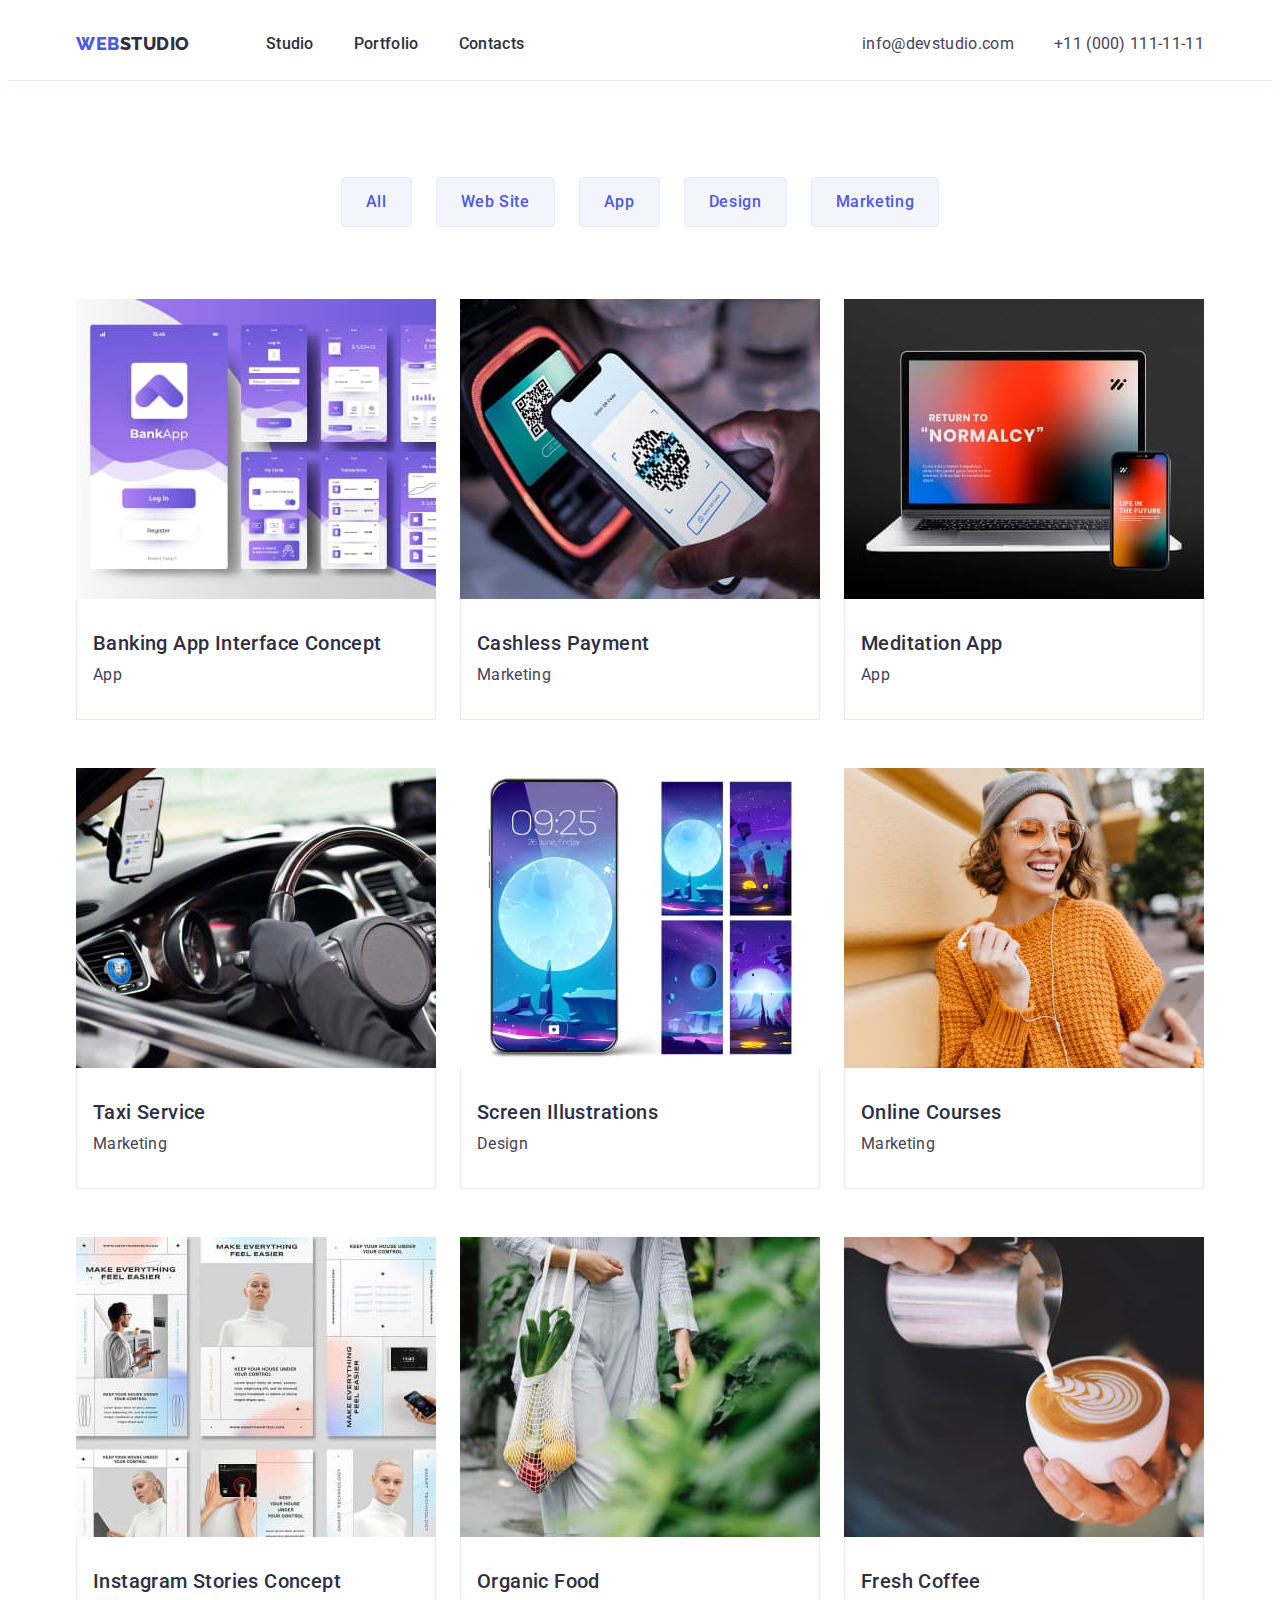
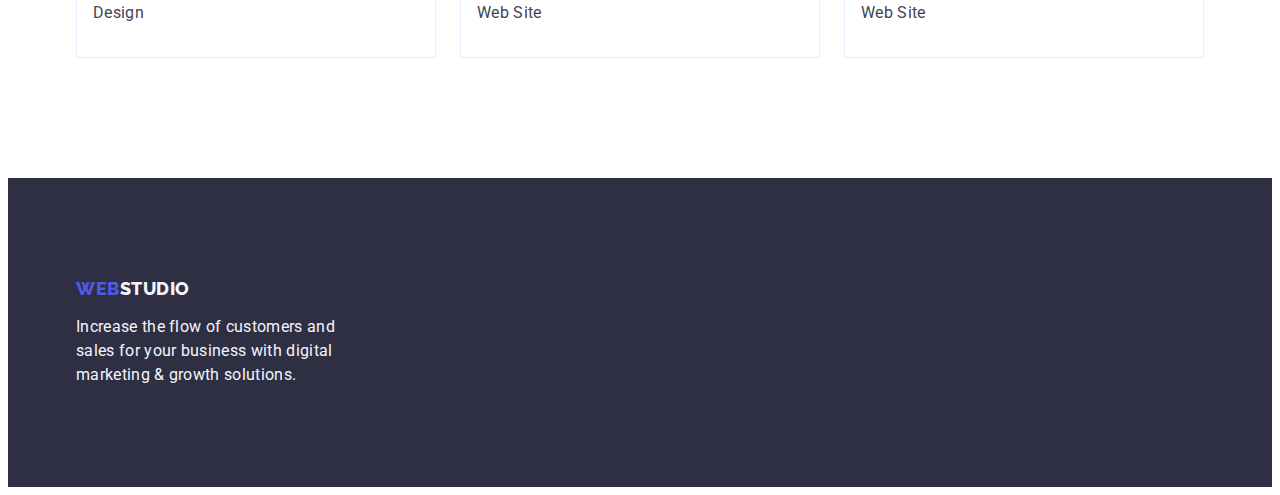
==== portfolio.html @ 73010839 "Initial commit" ====
<!DOCTYPE html>
<html lang="en">

<head>
    <meta charset="UTF-8">
    <meta http-equiv="X-UA-Compatible" content="IE=edge">
    <meta name="viewport" content="width=device-width, initial-scale=1.0">
    <title>Portfolio</title>
    <link rel="preconnect" href="https://fonts.googleapis.com">
    <link rel="preconnect" href="https://fonts.gstatic.com" crossorigin>
    <link href="https://fonts.googleapis.com/css2?family=Raleway:wght@800&family=Roboto:wght@400;500;700&display=swap"
        rel="stylesheet">
    <link rel="stylesheet" href="https://cdnjs.cloudflare.com/ajax/libs/modern-normalize/2.0.0/modern-normalize.min.css"
        integrity="sha512-4xo8blKMVCiXpTaLzQSLSw3KFOVPWhm/TRtuPVc4WG6kUgjH6J03IBuG7JZPkcWMxJ5huwaBpOpnwYElP/m6wg=="
        crossorigin="anonymous" referrerpolicy="no-referrer" />
    <link rel="stylesheet" href="./css/styles.css">
</head>

<body>
    <header class="header">
        <div class="container header-container">
            <nav class="header-nav">
                <a href="./index.html" class="header-logo link">Web<span class="style-logo">Studio</span>
                </a>
                <ul class="nav-list list">
                    <li class="nav-item"><a class="nav-link link" href="./index.html">Studio</a></li>
                    <li class="nav-item"><a class="nav-link link" href="./portfolio.html">Portfolio</a></li>
                    <li class="nav-item"><a class="nav-link link" href="">Contacts</a></li>
                </ul>
            </nav>

            <address class="header-address">
                <ul class="address-list list">
                    <li class="address-item"><a class="address-link link"
                            href="mailto:info@devstudio.com">info@devstudio.com</a>
                    </li>
                    <li class="address-item"><a class="address-link link" href="tel:+110001111111">+11 (000)
                            111-11-11</a></li>
                </ul>
            </address>
        </div>

    </header>

    <main>

        <!-- Our Products -->

        <section class="about">
            <div class="container">
                <h1 class="about-title visually-hidden">About our products</h1>
                <ul class="about-list list">
                    <li class="about-item"><button type="button" class="about-button">All</button></li>
                    <li class="about-item"><button type="button" class="about-button">Web Site</button></li>
                    <li class="about-item"><button type="button" class="about-button">App</button></li>
                    <li class="about-item"><button type="button" class="about-button">Design</button></li>
                    <li class="about-item"><button type="button" class="about-button">Marketing</button></li>
                </ul>
                <ul class="products-list list">
                    <li class="product-item "><a href="" class="link ">
                            <img class="portfolio-image" src="./images/portfolio/card1.jpg" alt="Banking App"
                                width="360" height="300">
                            <div class="portfolio-card">
                                <h2 class="product-title link">Banking App Interface Concept</h2>
                                <p class="product-text">App</p>
                            </div>
                        </a></li>
                    <li class="product-item"><a href="" class="link">
                            <img class="portfolio-image" src="./images/portfolio/card2.jpg" alt="Payment by phone"
                                width="360" height="300">
                            <div class="portfolio-card">
                                <h2 class="product-title link">Cashless Payment</h2>
                                <p class="product-text">Marketing</p>
                            </div>
                        </a></li>
                    <li class="product-item"><a href="" class="link">
                            <img class="portfolio-image" src="./images/portfolio/card3.jpg" alt="Meditation App"
                                width="360" height="300">
                            <div class="portfolio-card">
                                <h2 class="product-title link">Meditation App</h2>
                                <p class="product-text">App</p>
                            </div>
                        </a></li>
                    <li class="product-item"><a href="" class="link">
                            <img class="portfolio-image" src="./images/portfolio/card4.jpg" alt="Taxi Service"
                                width="360" height="300">
                            <div class="portfolio-card">
                                <h2 class="product-title link">Taxi Service</h2>
                                <p class="product-text">Marketing</p>
                            </div>
                        </a></li>
                    <li class="product-item"><a href="" class="link">
                            <img class="portfolio-image" src="./images/portfolio/card5.jpg" alt="Phonescreen"
                                width="360" height="300">
                            <div class="portfolio-card">
                                <h2 class="product-title link">Screen Illustrations</h2>
                                <p class="product-text">Design</p>
                            </div>
                        </a></li>
                    <li class="product-item"><a href="" class="link">
                            <img class="portfolio-image" src="./images/portfolio/card6.jpg" alt="Happy customer"
                                width="360" height="300">
                            <div class="portfolio-card">
                                <h2 class="product-title link">Online Courses</h2>
                                <p class="product-text">Marketing</p>
                            </div>
                        </a></li>
                    <li class="product-item"><a href="" class="link">
                            <img class="portfolio-image" src="./images/portfolio/card7.jpg" alt="Instagram Stories"
                                width="360" height="300">
                            <div class="portfolio-card">
                                <h2 class="product-title link">Instagram Stories Concept</h2>
                                <p class="product-text">Design</p>
                            </div>
                        </a></li>
                    <li class="product-item"><a href="" class="link">
                            <img class="portfolio-image" src="./images/portfolio/card8.jpg" alt="Organic Food"
                                width="360" height="300">
                            <div class="portfolio-card">
                                <h2 class="product-title link">Organic Food</h2>
                                <p class="product-text">Web Site</p>
                            </div>
                        </a></li>
                    <li class="product-item"><a href="" class="link">
                            <img class="portfolio-image" src="./images/portfolio/card9.jpg" alt="Cup of Coffee"
                                width="360" height="300">
                            <div class="portfolio-card">
                                <h2 class="product-title link">Fresh Coffee</h2>
                                <p class="product-text">Web Site</p>
                            </div>
                        </a></li>
                </ul>
            </div>
        </section>

    </main>

    <!-- Footer -->

    <footer class="footer">
        <div class="container">
            <a href="./index.html" class="footer-logo link">Web<span class="logo-style">Studio</span></a>
            <p class="footer-text">Increase the flow of customers and sales for your business with digital marketing &
                growth solutions.</p>
        </div>
    </footer>

</body>

</html>
---- css/styles.css ----
*,
::after,
::before {
    box-sizing: border-box;
}

:root {
    --color: #434455;
    --background-color: #FFFFFF;
    --logo-color: #4D5AE5;
    --style-logo-color: #2E2F42;
    --link-color: #2E2F42;
    --address-link-color: #434455;
    --hero-button-color: #FFFFFF;
    --hero-btn-background-color: #4D5AE5;
    --first-title-color: #FFFFFF;
    --second-title-color: #2E2F42;
    --team-item-background-color: #FFFFFF;
    --text-color: #434455;
    --hover-color: #404BBF;
    --first-background-color: #F4F4FD;
    --hover-background-color: #404BBF;
    --second-background-color: #2E2F42;
    --footer-text-color: #F4F4FD;
    --footer-logo-color: #4D5AE5;
    --footer-logo-style-color: #F4F4FD;
    --about-button-color: #4D5AE5;
    --about-button-background-color: #F4F4FD;
    --about-button-hover-color: #FFFFFF;
    --border: #e7e9fc;
}

body {
    font-family: 'Roboto', sans-serif;
    color: var(--color);
    background-color: var(--background-color);    
}

.list{
    list-style: none;
}

.link{
    text-decoration: none;
}

h1,h2,h3,h4,h5,h6,p,ul {
margin: 0;
padding: 0;

}
.container {
    width: 1158px;
    padding-left: 15px;
    padding-right: 15px;
    margin: 0 auto;
}

img {
    display: block;
}


/* Header */

.header {
border-bottom: 1px solid var(--border);
}

.header-container {
    display: flex;
    align-items: center;
}

.header-nav {
    display: flex;
    align-items: center;
}

.nav-list {
    display: flex;
    align-items: center;
    gap: 40px;
}
.nav-item {
    
}

.header-logo{
    font-family: 'Raleway', sans-serif;
    font-style: normal;
    font-weight: 800;
    font-size: 18px;
    line-height: 1.17;
    letter-spacing: 0.03em;
    text-transform: uppercase;
    color: var(--logo-color);
    margin-right: 76px;
}

.style-logo{
    font-family: 'Raleway', sans-serif;
    font-style: normal;
    font-weight: 800;
    font-size: 18px;
    line-height: 1.17;
    letter-spacing: 0.03em;
    text-transform: uppercase;
    color: var(--style-logo-color);
}

.nav-link{
    font-weight: 500;
    font-size: 16px;
    line-height: 1.50;
    letter-spacing: 0.02em;
    color: var(--link-color);
    padding-top: 24px;
    padding-bottom: 24px;
    display: block;
}

.nav-link:hover,
.nav-link:focus {
    color: var(--hover-color);
}

.header-address {
    font-style: normal;
    margin-left: auto;
}

.address-list {
    display: flex;
    gap: 40px;   
}

.address-link{
    font-size: 16px;
    line-height: 1.50;
    letter-spacing: 0.02em;
    color: var(--address-link-color);
}

.address-link:hover,
.address-link:focus {
color: var(--hover-color);
}

/* Hero */

.hero{
background-color: var(--second-background-color);
    padding-top: 188px;
    padding-bottom: 188px;
}

.hero-title{
    
    font-weight: 700;
    font-size: 56px;
    line-height: 1.07;
    letter-spacing: 0.02em;
    color: var(--first-title-color);
    margin-top: 0;
    margin-right: auto;
    margin-left: auto;
    margin-bottom: 48px;
    max-width: 496px;
    text-align: center;
}

.hero-button{
    
    font-family: 'Roboto', sans-serif;
    font-style: normal;
    font-weight: 500;
    font-size: 16px;
    line-height: 1.50;
    letter-spacing: 0.04em;
    color: var(--hero-button-color);
    background-color: var(--hero-btn-background-color);
    cursor: pointer;
    display: block;
    box-shadow: 0px 4px 4px rgba(0, 0, 0, 0.15);
    border-radius: 4px;
    margin: 0 auto;
    min-width: 169px;
    height: 56px;
    border: none;
    }

.hero-button:hover,
.hero-button:focus {
    background-color: var(--hover-background-color);
}

/* Section 1 */

.features {
    padding-top: 120px;
    padding-bottom: 120px;
}


.visually-hidden {
    width: 1px;
    height: 1px;
    margin: -1px;
    border: 0;
    padding: 0;
    white-space: nowrap;
    clip-path: inset(100%);
    clip: rect(0 0 0 0);
    overflow: hidden;
    position: absolute;
}

.features-list {
    display: flex;
    gap: 24px;
}

.features-item {
    width: calc((100% - 72px) / 4);
}

.features-item-title {
    font-weight: 500;
    font-size: 20px;
    line-height: 1.20;
    letter-spacing: 0.02em;
    color: var(--second-title-color);
    margin-bottom: 8px;
}

.features-text {
    font-size: 16px;
    line-height: 1.5;
    letter-spacing: 0.02em;
    color: var(--text-color);
}

/* Section 2 */

.project {
    padding-bottom: 120px;
}

.project-title {
    font-weight: 700;
    font-size: 36px;
    line-height: 1.11;
    text-align: center;
    letter-spacing: 0.02em;
    text-transform: capitalize;   
    color: var(--second-title-color);
    margin-bottom: 72px;
}

.project-list {
    display: flex;
    gap: 24px;
    margin-top: 72px;
}

.project-item {
    flex-basis: calc((100% - 48px) / 3);
}

/* Section 3 */

.team {
    background-color: var(--first-background-color);
    padding-top: 120px;
    padding-bottom: 120px;
}

.team-title {
    font-weight: 700;
    font-size: 36px;
    line-height: 1.11;
    text-align: center;
    letter-spacing: 0.02em;
    text-transform: capitalize;
    color: var(--second-title-color);
    margin-bottom: 72px;
}

.team-list {
    display: flex;
    gap: 24px;
}

.team-item {
    background-color: var(--team-item-background-color);
    box-shadow: 0px 1px 6px rgba(46, 47, 66, 0.08), 0px 1px 1px rgba(46, 47, 66, 0.16), 0px 2px 1px rgba(46, 47, 66, 0.08);
    border-radius: 0px 0px 4px 4px;
    width: calc ((100% - 3 * 24px) / 4);
}

.team-item-img {
    display: block;
    max-width: 100%;
    height: auto;
}

.team-card {
    padding: 32px 16px;
    }

.teammate {
    font-weight: 500;
    font-size: 20px;
    line-height: 1.20;
    letter-spacing: 0.02em; 
    color: var(--second-title-color);
    text-align: center;
    margin-bottom: 8px;
}

.team-text {
    font-size: 16px;
    line-height: 1.50;
    letter-spacing: 0.02em;
    color: var(--text-color);
    text-align: center;
}

/* Footer */

.footer {
    background: var(--second-background-color);
    padding-top: 100px;
    padding-bottom: 100px;
}

.footer-text {
    font-size: 16px;
    line-height: 1.50;
    letter-spacing: 0.02em;   
    color: var(--footer-text-color);
    max-width: 264px;
}

.footer-logo {
    font-family: 'Raleway', sans-serif;
    font-style: normal;
    font-weight: 800;
    font-size: 18px;
    line-height: 1.17;
    letter-spacing: 0.03em;
    text-transform: uppercase;
    color: var(--footer-logo-color);
    display: inline-block;
    margin-bottom: 16px;
}

.logo-style {
    font-family: 'Raleway', sans-serif;
    font-style: normal;
    font-weight: 800;
    font-size: 18px;
    line-height: 1.17; 
    letter-spacing: 0.03em;
    text-transform: uppercase;
    color: var(--footer-logo-style-color);
}

/* Portfolio */

.about {
    padding-top: 96px;
    padding-bottom: 120px;
}

.about-list {
    display: flex;
    gap: 24px;
    justify-content: center;
    margin-bottom: 72px;
}

.about-item {
    background: var(--background-color);
}

.products-list {
    display: flex;
    flex-wrap: wrap;
    column-gap: 24px;
    row-gap: 48px;
}

.portfolio-card {
    padding: 32px 16px;
    border: 1px solid var(--border);
    border-top: none;
}

.about-button {
    font-family: 'Roboto', sans-serif;
    font-style: normal;
    font-weight: 500;
    font-size: 16px;
    line-height: 1.50;
    letter-spacing: 0.04em;
    color: var(--about-button-color);
    background-color: var(--about-button-background-color);
    cursor: pointer;
    padding: 12px 24px;
    border: 1px solid var(--border);
    border-radius: 4px
}

.about-button:hover,
.about-button:focus {
    color: var(--about-button-hover-color);
    background-color: var(--hover-background-color);
    border: 1px solid transparent;
}

.product-item {
    width: calc((100% - 48px) / 3);
}

.portfolio-image {
    display: block;
    max-width: 100%;
    height: auto;   
}

.product-title {
    font-weight: 500;
    font-size: 20px;
    line-height: 1.20;
    letter-spacing: 0.02em;
    color: var(--second-title-color);
    margin-bottom: 8px;
}

.product-text {
    font-size: 16px;
    line-height: 1.50;
    letter-spacing: 0.02em;
    color: var(--text-color);
}
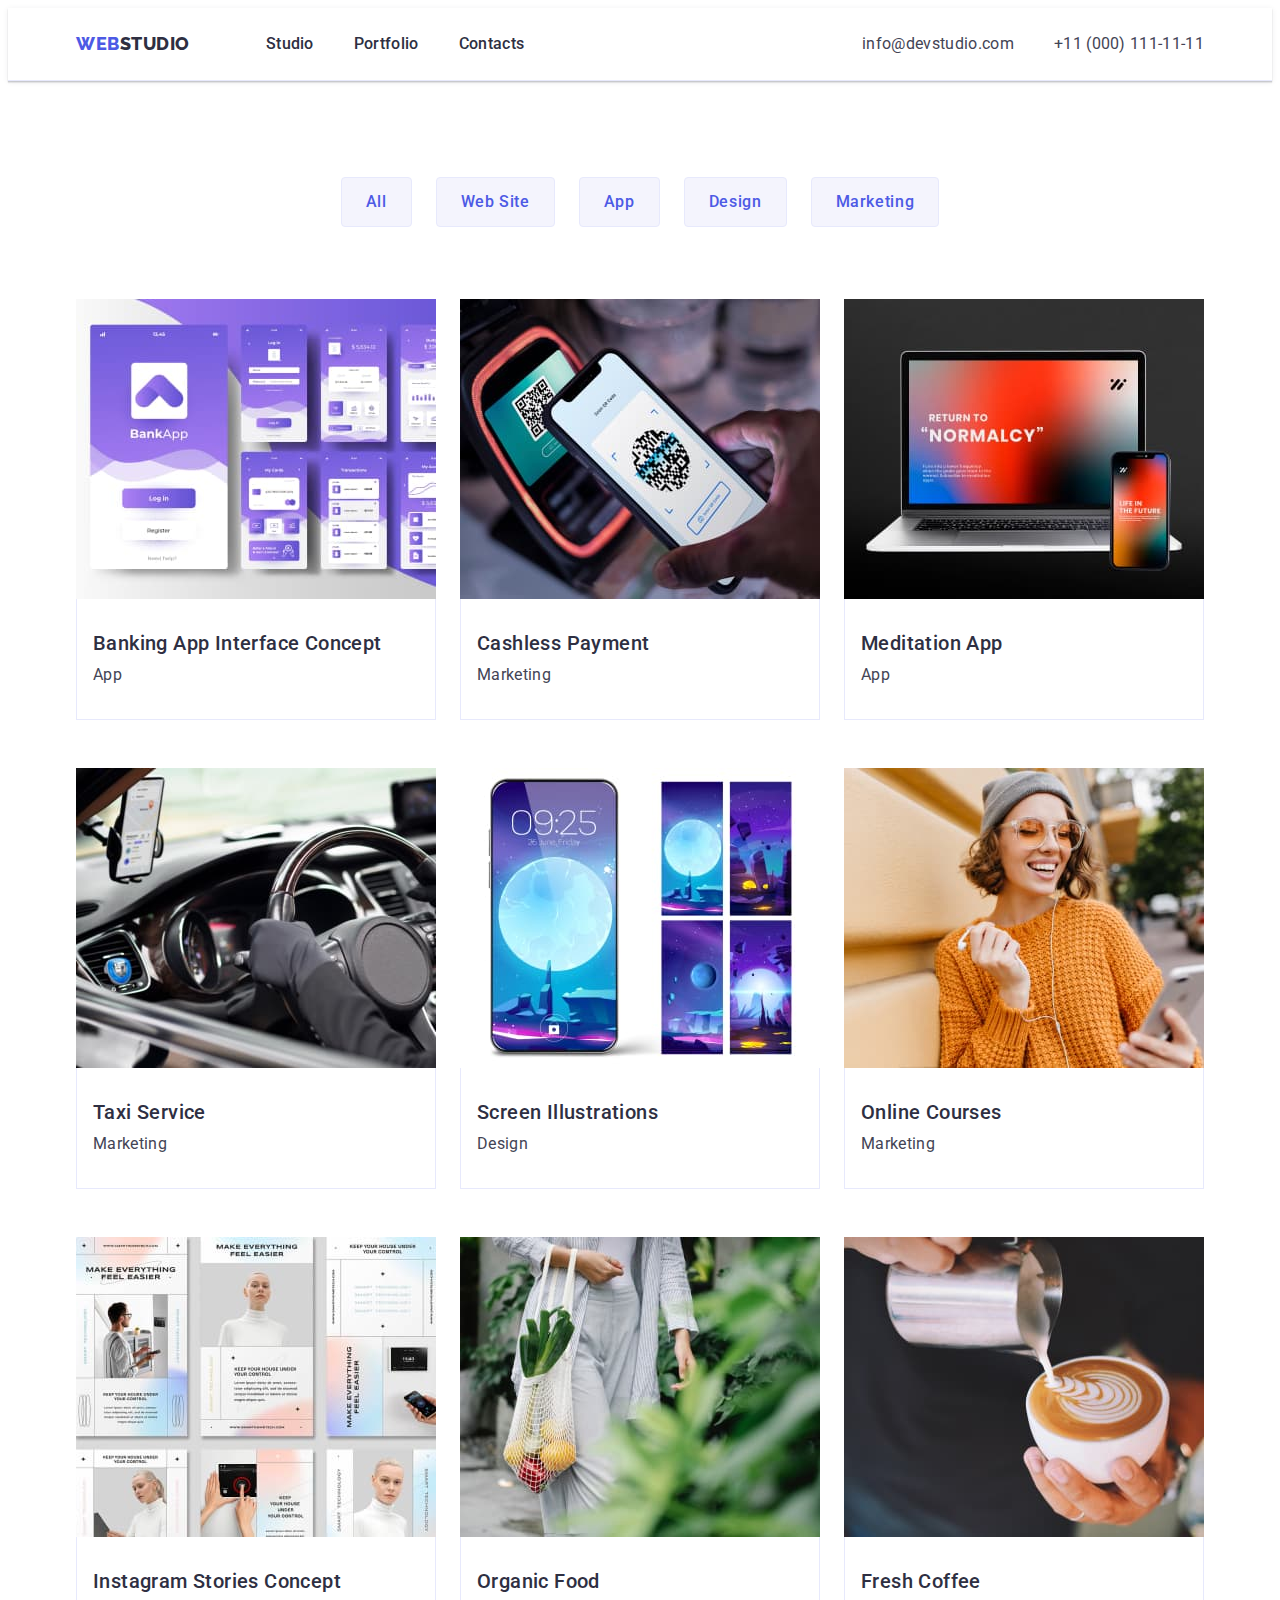
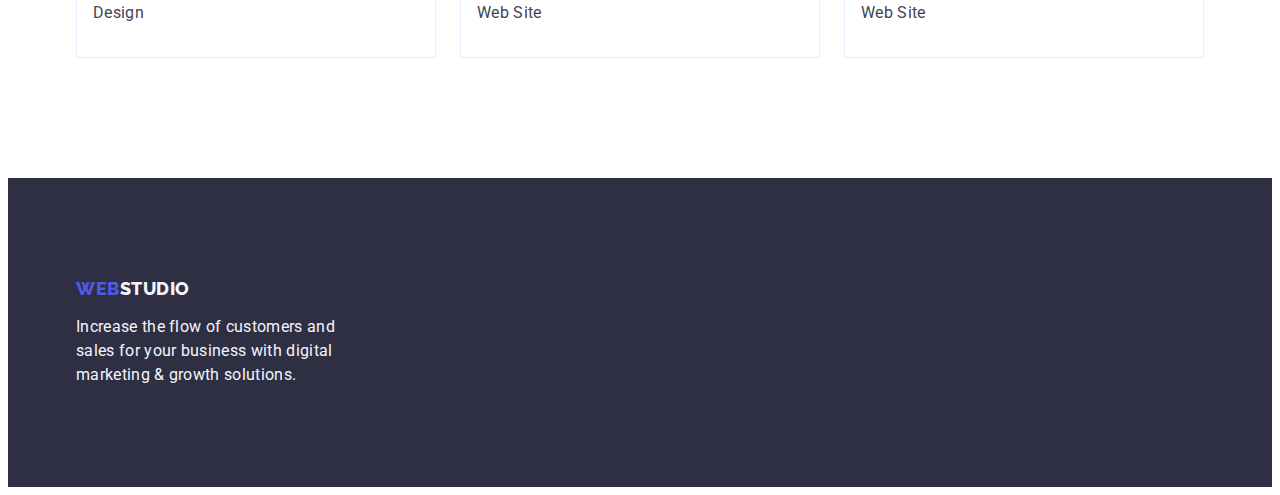
==== commit 795be17c: "product-link" ====
--- a/portfolio.html
+++ b/portfolio.html
@@ -57,7 +57,7 @@
                     <li class="about-item"><button type="button" class="about-button">Marketing</button></li>
                 </ul>
                 <ul class="products-list list">
-                    <li class="product-item "><a href="" class="link ">
+                    <li class="product-item "><a href="" class=" product-link link ">
                             <img class="portfolio-image" src="./images/portfolio/card1.jpg" alt="Banking App"
                                 width="360" height="300">
                             <div class="portfolio-card">
@@ -65,7 +65,7 @@
                                 <p class="product-text">App</p>
                             </div>
                         </a></li>
-                    <li class="product-item"><a href="" class="link">
+                    <li class="product-item"><a href="" class=" product-link link">
                             <img class="portfolio-image" src="./images/portfolio/card2.jpg" alt="Payment by phone"
                                 width="360" height="300">
                             <div class="portfolio-card">
@@ -73,7 +73,7 @@
                                 <p class="product-text">Marketing</p>
                             </div>
                         </a></li>
-                    <li class="product-item"><a href="" class="link">
+                    <li class="product-item"><a href="" class=" product-link link">
                             <img class="portfolio-image" src="./images/portfolio/card3.jpg" alt="Meditation App"
                                 width="360" height="300">
                             <div class="portfolio-card">
@@ -81,7 +81,7 @@
                                 <p class="product-text">App</p>
                             </div>
                         </a></li>
-                    <li class="product-item"><a href="" class="link">
+                    <li class="product-item"><a href="" class=" product-link link">
                             <img class="portfolio-image" src="./images/portfolio/card4.jpg" alt="Taxi Service"
                                 width="360" height="300">
                             <div class="portfolio-card">
@@ -89,7 +89,7 @@
                                 <p class="product-text">Marketing</p>
                             </div>
                         </a></li>
-                    <li class="product-item"><a href="" class="link">
+                    <li class="product-item"><a href="" class=" product-link link">
                             <img class="portfolio-image" src="./images/portfolio/card5.jpg" alt="Phonescreen"
                                 width="360" height="300">
                             <div class="portfolio-card">
@@ -97,7 +97,7 @@
                                 <p class="product-text">Design</p>
                             </div>
                         </a></li>
-                    <li class="product-item"><a href="" class="link">
+                    <li class="product-item"><a href="" class=" product-link link">
                             <img class="portfolio-image" src="./images/portfolio/card6.jpg" alt="Happy customer"
                                 width="360" height="300">
                             <div class="portfolio-card">
@@ -105,7 +105,7 @@
                                 <p class="product-text">Marketing</p>
                             </div>
                         </a></li>
-                    <li class="product-item"><a href="" class="link">
+                    <li class="product-item"><a href="" class=" product-link link">
                             <img class="portfolio-image" src="./images/portfolio/card7.jpg" alt="Instagram Stories"
                                 width="360" height="300">
                             <div class="portfolio-card">
@@ -113,7 +113,7 @@
                                 <p class="product-text">Design</p>
                             </div>
                         </a></li>
-                    <li class="product-item"><a href="" class="link">
+                    <li class="product-item"><a href="" class=" product-link link">
                             <img class="portfolio-image" src="./images/portfolio/card8.jpg" alt="Organic Food"
                                 width="360" height="300">
                             <div class="portfolio-card">
@@ -121,7 +121,7 @@
                                 <p class="product-text">Web Site</p>
                             </div>
                         </a></li>
-                    <li class="product-item"><a href="" class="link">
+                    <li class="product-item"><a href="" class=" product-link link">
                             <img class="portfolio-image" src="./images/portfolio/card9.jpg" alt="Cup of Coffee"
                                 width="360" height="300">
                             <div class="portfolio-card">
--- a/css/styles.css
+++ b/css/styles.css
@@ -65,6 +65,7 @@
 
 .header {
 border-bottom: 1px solid var(--border);
+box-shadow: 0px 2px 1px rgba(46, 47, 66, 0.08), 0px 1px 1px rgba(46, 47, 66, 0.16), 0px 1px 6px rgba(46, 47, 66, 0.08);
 }
 
 .header-container {
@@ -153,6 +154,12 @@
 background-color: var(--second-background-color);
     padding-top: 188px;
     padding-bottom: 188px;
+    background-image: linear-gradient(rgba(46, 47, 66, 0.7),rgba(46, 47, 66, 0.7)),url(../images/people-office1.jpg);
+    max-width: 1440px;
+    background-repeat: no-repeat;
+    background-position: center;
+    background-size: cover;
+
 }
 
 .hero-title{
@@ -418,12 +425,22 @@
     color: var(--about-button-hover-color);
     background-color: var(--hover-background-color);
     border: 1px solid transparent;
+    box-shadow: 0px 3px 1px rgba(0, 0, 0, 0.1), 0px 2px 1px rgba(0, 0, 0, 0.08), 0px 2px 2px rgba(0, 0, 0, 0.12);
 }
 
 .product-item {
     width: calc((100% - 48px) / 3);
 }
 
+.product-link {
+    display: block;
+}
+
+.product-link:hover,
+.product-link:focus {
+    box-shadow: 0px 1px 6px rgba(46, 47, 66, 0.08), 0px 1px 1px rgba(46, 47, 66, 0.16), 0px 2px 1px rgba(46, 47, 66, 0.08);
+}
+
 .portfolio-image {
     display: block;
     max-width: 100%;
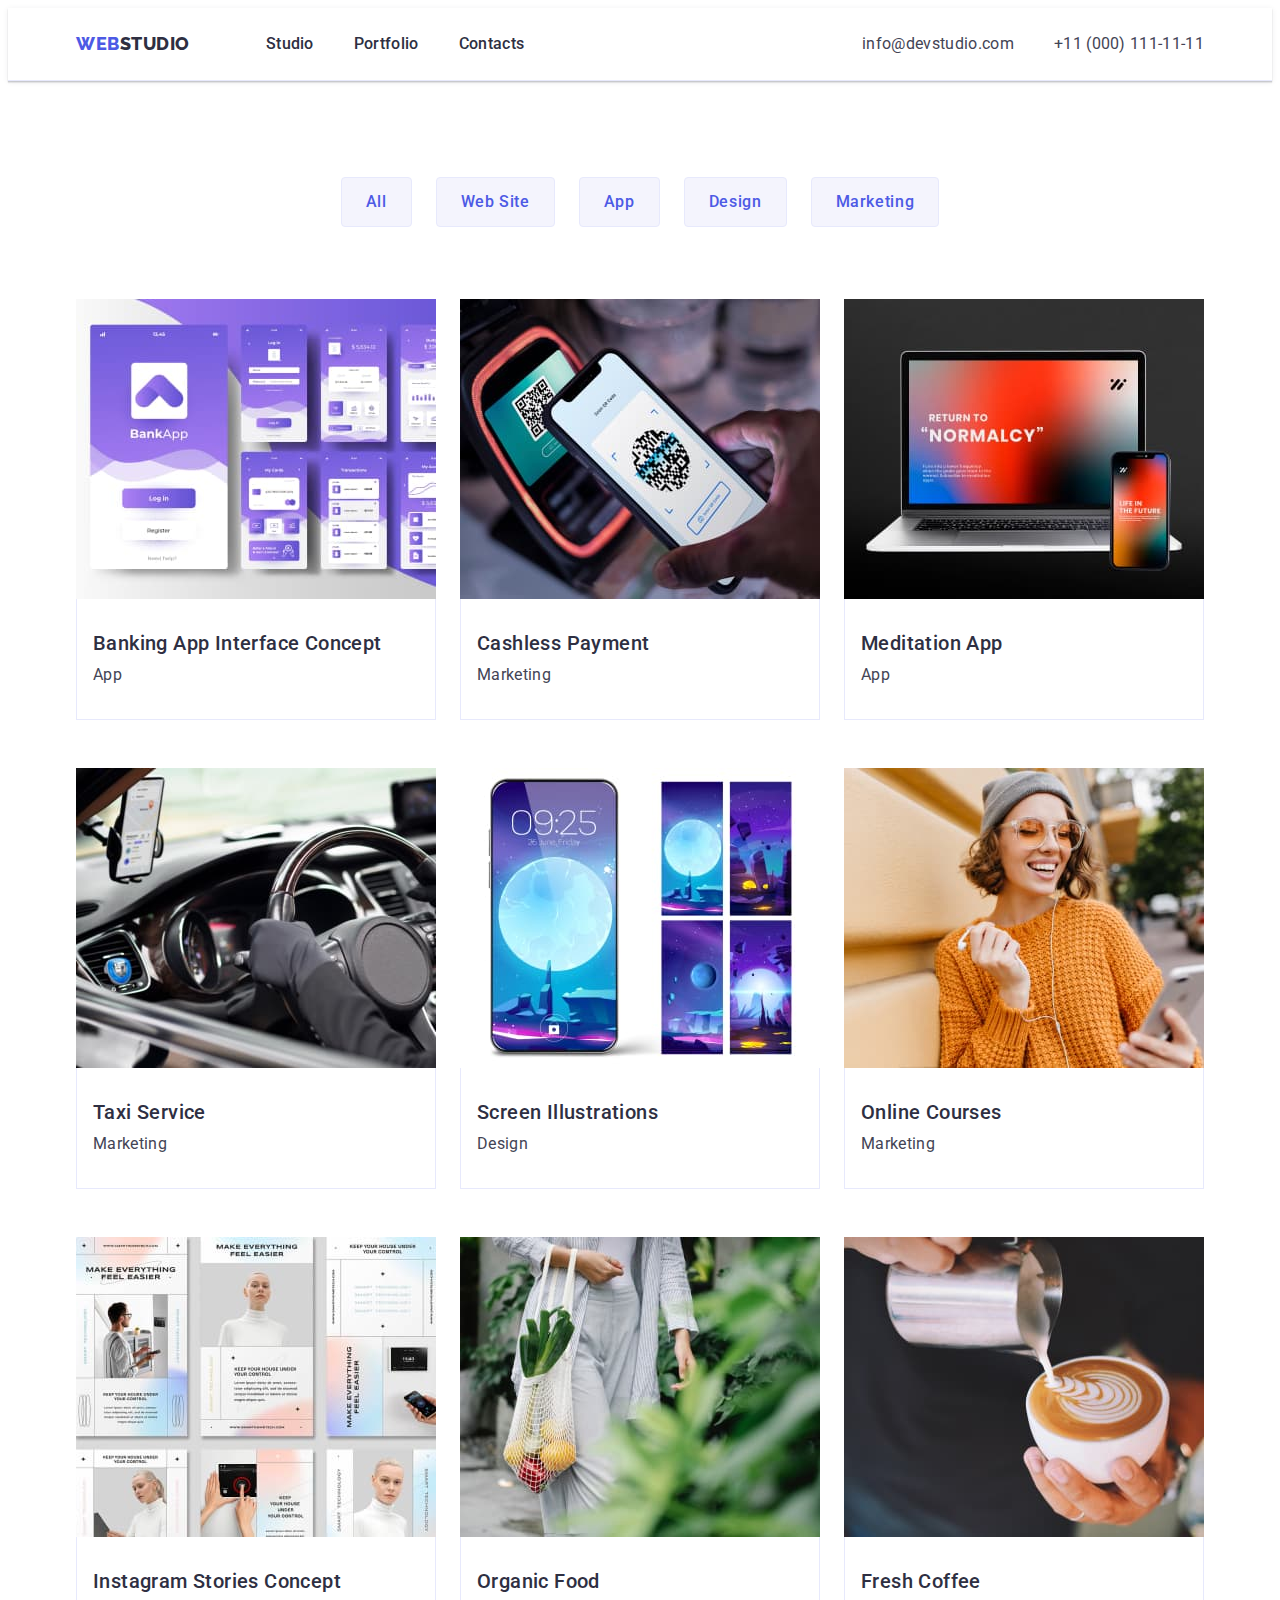
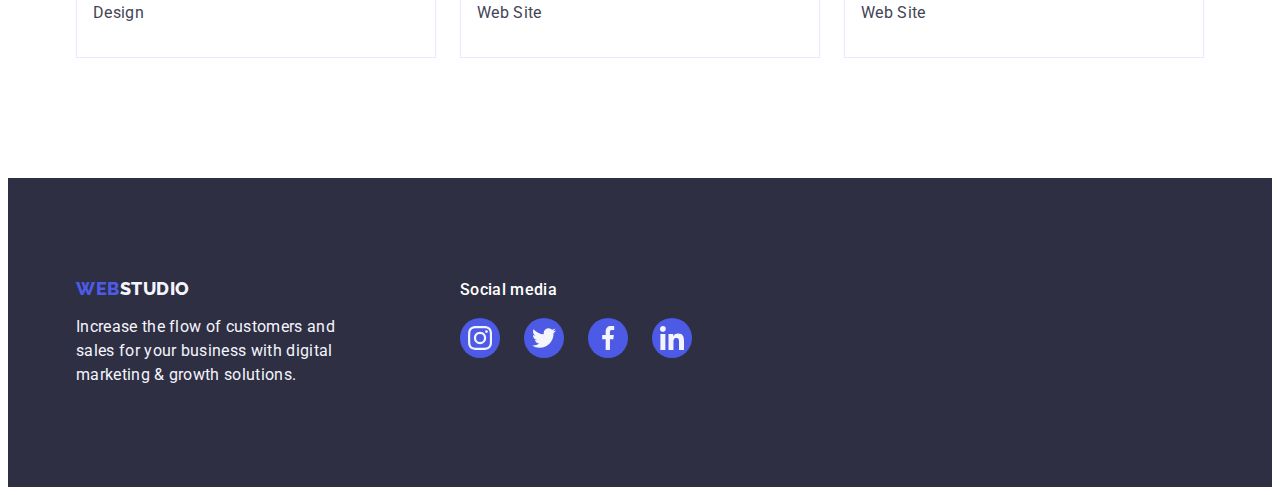
==== commit 00ebc656: "footer" ====
--- a/portfolio.html
+++ b/portfolio.html
@@ -138,10 +138,47 @@
     <!-- Footer -->
 
     <footer class="footer">
-        <div class="container">
-            <a href="./index.html" class="footer-logo link">Web<span class="logo-style">Studio</span></a>
-            <p class="footer-text">Increase the flow of customers and sales for your business with digital marketing &
-                growth solutions.</p>
+        <div class="container footer-container">
+            <div class="footer-left-container">
+                <a href="./index.html" class="footer-logo link">Web<span class="logo-style">Studio</span></a>
+                <p class="footer-text">Increase the flow of customers and sales for your business with digital marketing
+                    & growth solutions.</p>
+            </div>
+            <div class="footer-right-container">
+                <p class="footer-title">Social media</p>
+                <ul class="team-soc-list list">
+                    <li class="footer-soc-item">
+                        <a class="footer-soc-link link" href="" target="_blank" rel="noopener noreferrer">
+                            <svg class="footer-soc-icon" width="24" height="24">
+                                <use href="./images/icons.svg#icon-instagram"></use>
+                            </svg>
+                        </a>
+                    </li>
+                    <li class="footer-soc-item">
+                        <a class="footer-soc-link link" href="" target="_blank" rel="noopener noreferrer">
+                            <svg class="footer-soc-icon" width="24" height="24">
+                                <use href="./images/icons.svg#icon-twitter"></use>
+                            </svg>
+                        </a>
+                    </li>
+                    <li class="footer-soc-item">
+                        <a class="footer-soc-link link" href="" target="_blank" rel="noopener noreferrer">
+                            <svg class="footer-soc-icon" width="24" height="24">
+                                <use href="./images/icons.svg#icon-facebook"></use>
+                            </svg>
+                        </a>
+                    </li>
+                    <li class="footer-soc-item">
+                        <a class="footer-soc-link link" href="" target="_blank" rel="noopener noreferrer">
+                            <svg class="footer-soc-icon" width="24" height="24">
+                                <use href="./images/icons.svg#icon-linkedin"></use>
+                            </svg>
+                        </a>
+                    </li>
+                </ul>
+
+            </div>
+
         </div>
     </footer>
 
--- a/css/styles.css
+++ b/css/styles.css
@@ -28,6 +28,10 @@
     --about-button-background-color: #F4F4FD;
     --about-button-hover-color: #FFFFFF;
     --border: #e7e9fc;
+    --soc-link-background-color: #4D5AE5;
+    --soc-icon-fill: #F4F4FD;
+    --footer-title-color: #ffffff;
+    --footer-soc-hover: #31d0aa;
 }
 
 body {
@@ -223,6 +227,16 @@
     position: absolute;
 }
 
+.features-item-box {
+    display: flex;
+    align-items: center;
+    justify-content: center;
+    height: 112px;
+    background-color: var(--first-background-color);
+    border-radius: 4px;
+    margin-bottom: 8px;
+}
+
 .features-list {
     display: flex;
     gap: 24px;
@@ -332,6 +346,37 @@
     letter-spacing: 0.02em;
     color: var(--text-color);
     text-align: center;
+}
+
+.team-soc-list {
+    display: flex;
+    justify-content: center;
+    gap: 24px;
+    margin-top: 8px;
+}
+
+.team-soc-item {
+    width: 40px;
+    height: 40px;
+}
+
+.team-soc-link {
+    width: 100%;
+    height: 100%;
+    background-color: var(--soc-link-background-color);
+    border-radius: 50%;
+    display: flex;
+    align-items: center;
+    justify-content: center;
+}
+
+.team-soc-link:hover,
+.team-soc-link:focus {
+    background-color: var(--hover-color);
+}
+
+.team-soc-icon {
+    fill: var(--soc-icon-fill);
 }
 
 /* Footer */
@@ -374,6 +419,58 @@
     color: var(--footer-logo-style-color);
 }
 
+.footer-container {
+    display: flex;
+    align-items: baseline;
+}
+
+.footer-left-container {
+    margin-right: 120px;
+}
+
+.footer-right-container {
+
+}
+
+.footer-title {
+    font-weight: 500;
+    font-size: 16px;
+    line-height: 1.5;
+    letter-spacing: 0.02em;
+    color: var(--footer-title-color);
+    margin-bottom: 16px;
+}
+
+.footer-soc-list {
+    display: flex;
+    justify-content: center;
+    gap: 16px;
+}
+
+.footer-soc-item {
+    width: 40px;
+    height: 40px;
+}
+
+.footer-soc-link {
+    width: 100%;
+    height: 100%;
+    background-color: var(--soc-link-background-color);
+    border-radius: 50%;
+    display: flex;
+    align-items: center;
+    justify-content: center;
+}
+
+.footer-soc-link:hover,
+.footer-soc-link:focus {
+    background-color: var(--footer-soc-hover);
+}
+
+.footer-soc-icon {
+    fill: var(--soc-icon-fill);
+}
+
 /* Portfolio */
 
 .about {
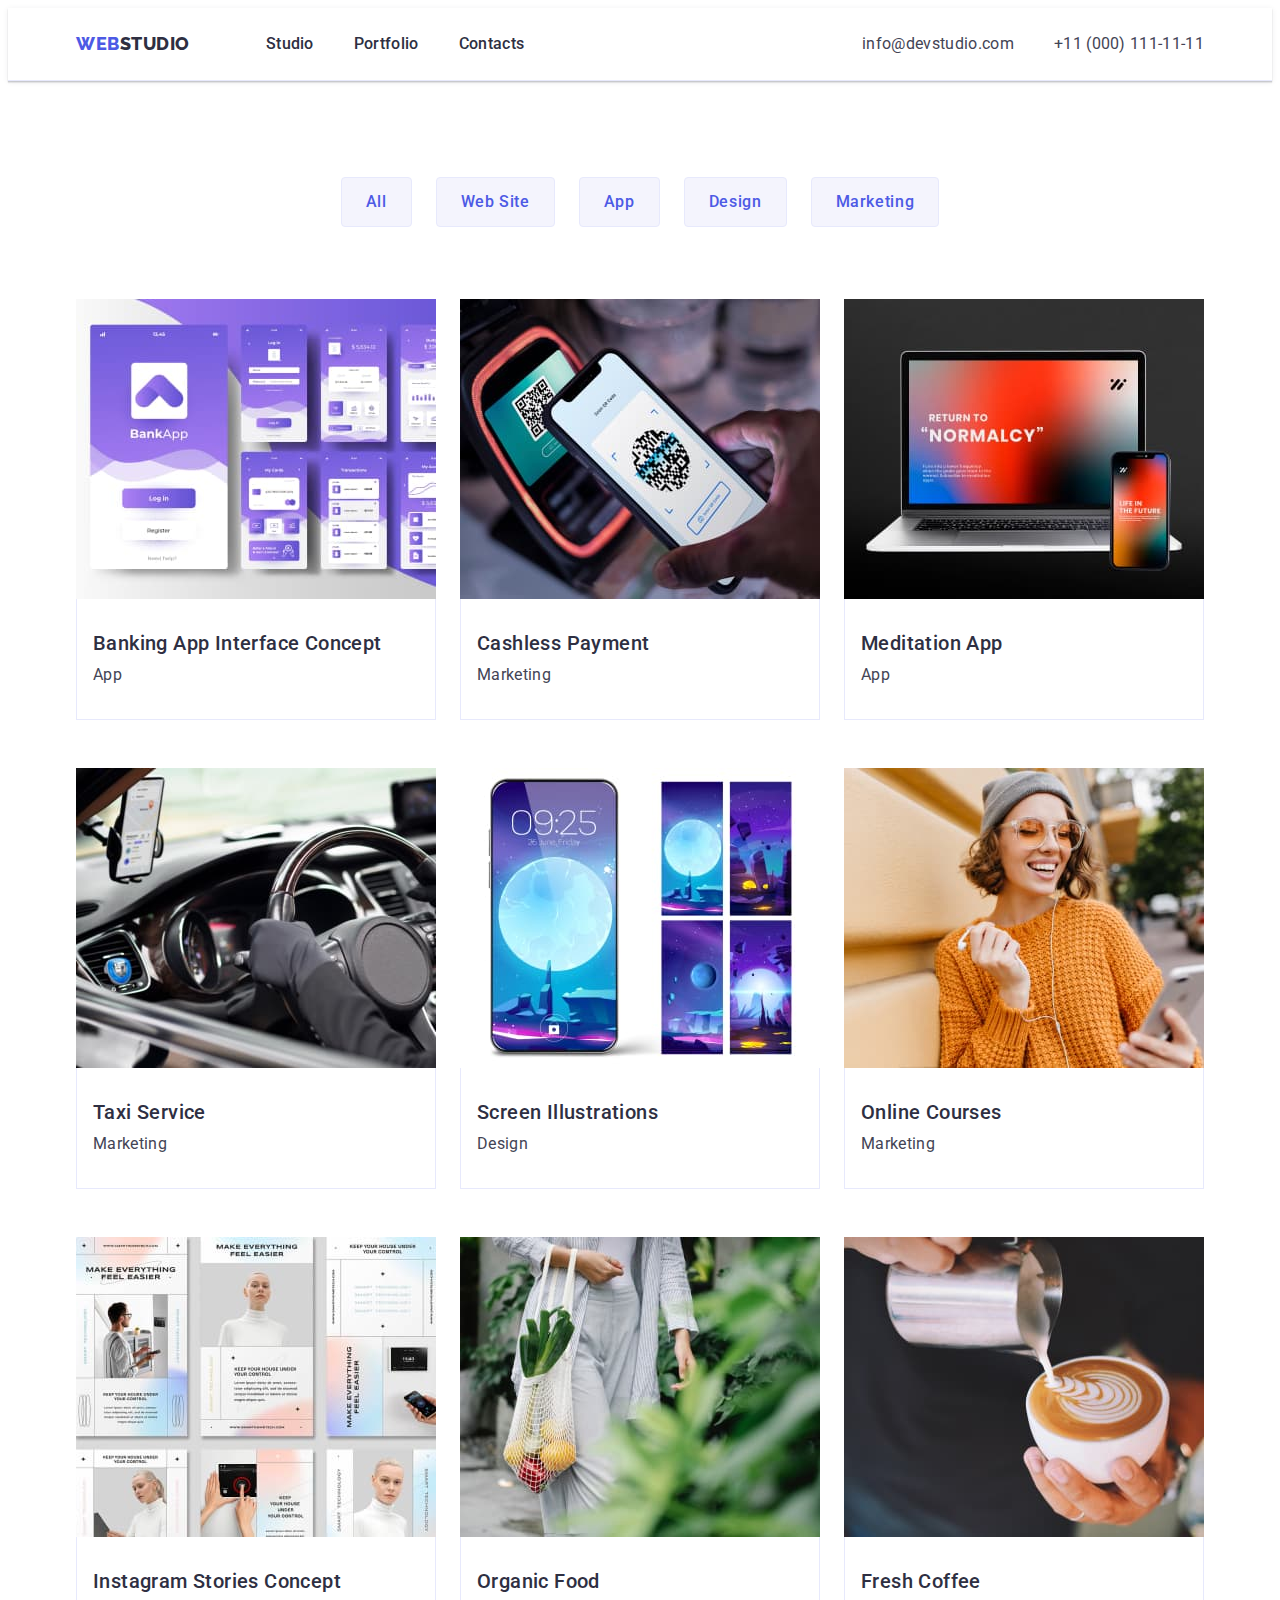
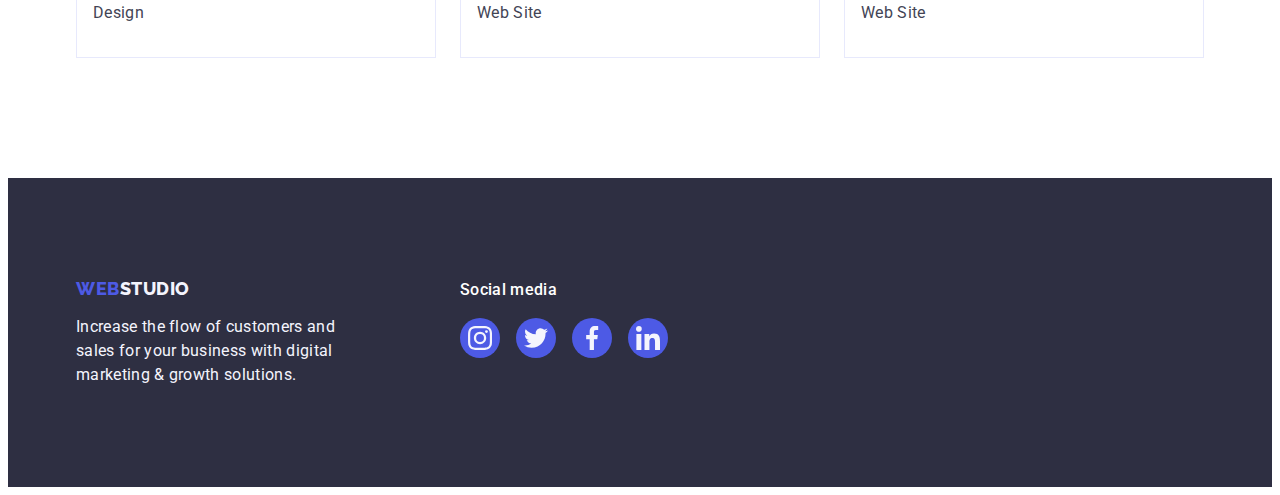
==== commit 5c69ec36: "footer-soc-list" ====
--- a/portfolio.html
+++ b/portfolio.html
@@ -146,7 +146,7 @@
             </div>
             <div class="footer-right-container">
                 <p class="footer-title">Social media</p>
-                <ul class="team-soc-list list">
+                <ul class="footer-soc-list list">
                     <li class="footer-soc-item">
                         <a class="footer-soc-link link" href="" target="_blank" rel="noopener noreferrer">
                             <svg class="footer-soc-icon" width="24" height="24">
--- a/css/styles.css
+++ b/css/styles.css
@@ -443,7 +443,6 @@
 
 .footer-soc-list {
     display: flex;
-    justify-content: center;
     gap: 16px;
 }
 
